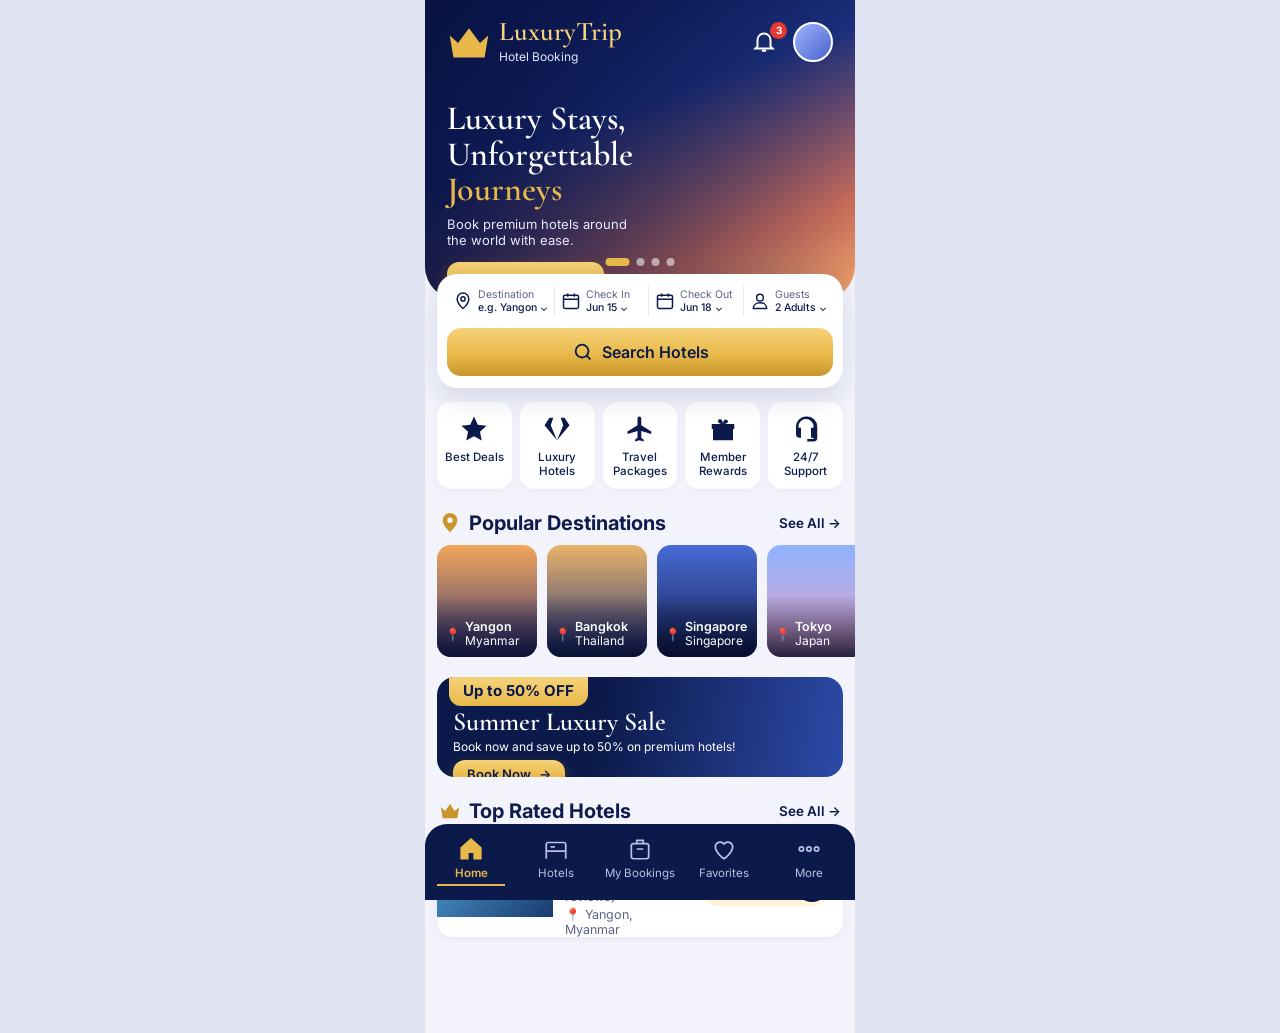
==== index.html @ 9f44d21b "Create index.html" ====
<!DOCTYPE html>
<html lang="en">
<head>
<meta charset="UTF-8">
<meta name="viewport" content="width=device-width, initial-scale=1, viewport-fit=cover">
<title>LuxuryTrip – Hotel Booking</title>
<link href="https://fonts.googleapis.com/css2?family=Cormorant+Garamond:wght@500;600;700&family=Inter:wght@400;500;600;700&display=swap" rel="stylesheet">
<style>
:root{
  --navy:#0b1a4a; --navy-2:#13296b; --gold:#e8b94a; --gold-2:#f6d27a; --gold-3:#c9962b;
  --bg:#f3f4fb; --card:#fff; --text:#0f1b4d; --muted:#5b6485;
  /* ====== Replace these with your own image paths ====== */
  --img-hero:none; --img-yangon:none; --img-bangkok:none; --img-singapore:none; --img-tokyo:none; --img-sale:none; --img-hotel:none;
}
*{box-sizing:border-box;margin:0;padding:0}
body{font-family:'Inter',system-ui,sans-serif;background:#dfe2f0;color:var(--text);display:flex;justify-content:center}
.app{width:100%;max-width:430px;min-height:100vh;background:var(--bg);position:relative;padding-bottom:96px;overflow:hidden}
button{font:inherit;border:0;cursor:pointer;background:none;color:inherit}
.serif{font-family:'Cormorant Garamond',Georgia,serif}

/* HERO */
.hero{position:relative;height:300px;padding:calc(env(safe-area-inset-top,0px) + 18px) 22px 0;color:#fff;border-radius:0 0 34px 34px;
  background:var(--img-hero),linear-gradient(160deg,#0a1650 0%,#1b2f7c 40%,#c76b5a 78%,#f0a56a 100%);background-size:cover;background-position:right center}
.hero::before{content:"";position:absolute;inset:0;border-radius:inherit;background:linear-gradient(90deg,rgba(8,18,66,.85) 0%,rgba(8,18,66,.35) 60%,transparent 100%)}
.hero>*{position:relative}
.topbar{display:flex;align-items:center;justify-content:space-between}
.logo{display:flex;align-items:center;gap:8px}
.logo svg{width:44px;height:36px}
.logo b{display:block;font-family:'Cormorant Garamond',serif;font-size:27px;line-height:1;color:var(--gold-2);font-weight:600}
.logo small{font-size:12px;color:#dfe5ff}
.top-right{display:flex;align-items:center;gap:14px}
.bell{position:relative;width:28px;height:28px}
.bell svg{width:26px;height:26px}
.bell i{position:absolute;top:-6px;right:-8px;background:#e53935;color:#fff;font:700 10px/16px Inter;width:17px;height:17px;border-radius:50%;text-align:center}
.avatar{width:40px;height:40px;border-radius:50%;border:2px solid #fff;background:linear-gradient(135deg,#9db4ff,#4a63c9)}
.hero h1{font-family:'Cormorant Garamond',serif;font-weight:600;font-size:34px;line-height:1.05;margin-top:36px;max-width:210px}
.hero h1 span{color:var(--gold)}
.hero p{font-size:13px;margin-top:8px;max-width:190px;color:#e6eaff}
.btn-gold{display:inline-flex;align-items:center;gap:8px;margin-top:14px;padding:10px 18px;border-radius:12px;font-weight:600;font-size:14px;color:var(--navy);
  background:linear-gradient(180deg,var(--gold-2),var(--gold) 60%,var(--gold-3));box-shadow:0 6px 14px rgba(201,150,43,.35)}
.dots{position:absolute;left:50%;bottom:34px;transform:translateX(-50%);display:flex;gap:7px}
.dots i{width:8px;height:8px;border-radius:50%;background:rgba(255,255,255,.55)}
.dots i.on{background:var(--gold);width:24px;border-radius:6px}

/* SEARCH */
.search{position:relative;margin:-26px 12px 0;background:#fff;border-radius:20px;padding:12px 10px 12px;box-shadow:0 10px 28px rgba(20,35,100,.14)}
.fields{display:grid;grid-template-columns:1.15fr 1fr 1fr .95fr;align-items:center}
.f{display:flex;gap:5px;align-items:center;padding:2px 6px;border-right:1px solid #e6e8f2;min-width:0}
.f:last-child{border:0}
.f svg{width:20px;height:20px;flex:none;stroke:var(--navy);fill:none;stroke-width:1.8}
.f small{display:block;font-size:10.5px;color:var(--muted)}
.f b{display:block;font-size:10.5px;font-weight:500;white-space:nowrap}
.f b::after{content:" ⌄";font-size:10px}
.search .btn-search{width:100%;margin-top:12px;padding:13px;border-radius:14px;font-weight:600;font-size:16px;color:var(--navy);display:flex;gap:8px;justify-content:center;align-items:center;
  background:linear-gradient(180deg,var(--gold-2),var(--gold) 55%,var(--gold-3))}

/* QUICK */
.quick{display:grid;grid-template-columns:repeat(5,1fr);gap:8px;margin:14px 12px 0}
.q{background:#fff;border-radius:14px;padding:12px 2px 10px;text-align:center;font-size:11.5px;font-weight:500;line-height:1.25;box-shadow:0 2px 8px rgba(20,35,100,.05)}
.q svg{width:30px;height:30px;display:block;margin:0 auto 6px;fill:var(--navy)}

/* SECTIONS */
.sec{display:flex;align-items:center;justify-content:space-between;margin:22px 14px 10px}
.sec h2{display:flex;align-items:center;gap:8px;font-size:20px;font-weight:700}
.sec h2 svg{width:22px;height:22px;fill:var(--gold-3)}
.sec a{font-size:13.5px;font-weight:600;color:var(--navy);text-decoration:none}
.dest{display:flex;gap:10px;padding:0 12px;overflow-x:auto;scrollbar-width:none}
.dest::-webkit-scrollbar{display:none}
.d{flex:none;width:100px;height:112px;border-radius:14px;position:relative;color:#fff;overflow:hidden;background-size:cover;background-position:center}
.d::after{content:"";position:absolute;inset:0;background:linear-gradient(transparent 45%,rgba(5,10,40,.85))}
.d div{position:absolute;left:8px;bottom:8px;z-index:1;font-size:12.5px;font-weight:600;line-height:1.2;display:flex;gap:4px;align-items:center}
.d small{display:block;font-weight:400;font-size:12px}
.d:nth-child(1){background-image:var(--img-yangon),linear-gradient(180deg,#f2a65a,#3b3a7a)}
.d:nth-child(2){background-image:var(--img-bangkok),linear-gradient(180deg,#e9b36a,#24357a)}
.d:nth-child(3){background-image:var(--img-singapore),linear-gradient(180deg,#4a6bd6,#14214f)}
.d:nth-child(4){background-image:var(--img-tokyo),linear-gradient(180deg,#8fb2ff,#e7a3c4)}

/* SALE */
.sale{position:relative;margin:20px 12px 0;height:100px;border-radius:18px;color:#fff;padding:26px 16px 0;overflow:hidden;
  background:var(--img-sale),linear-gradient(100deg,#0b1a4a 40%,#2d4aa8 100%);background-size:cover}
.sale .tag{position:absolute;left:12px;top:0;background:linear-gradient(180deg,var(--gold-2),var(--gold));color:var(--navy);font-weight:700;font-size:15px;padding:4px 14px 6px;border-radius:0 0 12px 12px}
.sale h3{font-family:'Cormorant Garamond',serif;font-size:26px;font-weight:600;margin-top:6px;line-height:1}
.sale p{font-size:12px;margin-top:4px}
.sale .btn-gold{margin-top:6px;padding:6px 14px;font-size:13px}

/* HOTEL */
.hotel{display:flex;gap:12px;margin:0 12px;background:#fff;border-radius:16px;padding:0 10px 0 0;align-items:center;overflow:hidden;box-shadow:0 2px 10px rgba(20,35,100,.06)}
.hotel .pic{width:116px;height:64px;flex:none;background:var(--img-hotel),linear-gradient(135deg,#4d9ed1,#1a3a6e);background-size:cover}
.hotel .info{flex:1;min-width:0}
.hotel h4{font-size:15px;font-weight:600}
.hotel .r,.hotel .l{font-size:12.5px;color:var(--muted);margin-top:3px}
.hotel .r b{color:var(--text);font-weight:500}
.hotel .r em{color:var(--gold-3);font-style:normal}
.price{display:flex;align-items:center;gap:8px;background:#fff4d9;border-radius:30px;padding:4px 4px 4px 12px;font-size:12px;color:var(--muted)}
.price b{font-size:17px;color:var(--text)}
.price i{width:34px;height:34px;border-radius:50%;background:var(--navy);color:#fff;display:grid;place-items:center;font-style:normal}

/* NAV */
.nav{position:fixed;bottom:0;left:50%;transform:translateX(-50%);width:100%;max-width:430px;background:var(--navy);border-radius:22px 22px 0 0;display:grid;grid-template-columns:repeat(5,1fr);padding:12px 4px calc(env(safe-area-inset-bottom,0px) + 14px)}
.nav a{display:flex;flex-direction:column;align-items:center;gap:4px;font-size:11.5px;color:#b8c0e6;text-decoration:none;padding-bottom:4px}
.nav a svg{width:26px;height:26px;fill:none;stroke:currentColor;stroke-width:1.6}
.nav a.on{color:var(--gold);border-bottom:2px solid var(--gold);margin:0 8px;font-weight:600}
.nav a.on svg{fill:var(--gold)}
@media (prefers-reduced-motion:no-preference){button,.q,.d{transition:transform .15s}button:active,.q:active,.d:active{transform:scale(.97)}}
</style>
</head>
<body>
<div class="app">

  <!-- HERO -->
  <header class="hero">
    <div class="topbar">
      <div class="logo">
        <svg viewBox="0 0 48 38" fill="#e8b94a"><path d="M3 12l9 8 12-16 12 16 9-8-4 24H7z"/></svg>
        <div><b>LuxuryTrip</b><small>Hotel Booking</small></div>
      </div>
      <div class="top-right">
        <div class="bell">
          <svg viewBox="0 0 24 24" fill="none" stroke="#fff" stroke-width="1.8"><path d="M6 17V11a6 6 0 1112 0v6l2 2H4zM10 21h4"/></svg>
          <i>3</i>
        </div>
        <div class="avatar"></div>
      </div>
    </div>
    <h1>Luxury Stays, Unforgettable <span>Journeys</span></h1>
    <p>Book premium hotels around the world with ease.</p>
    <button class="btn-gold">Explore Hotels <span>→</span></button>
    <div class="dots"><i class="on"></i><i></i><i></i><i></i></div>
  </header>

  <!-- SEARCH -->
  <section class="search">
    <div class="fields">
      <div class="f"><svg viewBox="0 0 24 24"><path d="M12 21s7-6.2 7-11.5A7 7 0 005 9.5C5 14.8 12 21 12 21z"/><circle cx="12" cy="9.5" r="2.5"/></svg><div><small>Destination</small><b>e.g. Yangon</b></div></div>
      <div class="f"><svg viewBox="0 0 24 24"><rect x="3" y="5" width="18" height="16" rx="2"/><path d="M3 10h18M8 3v4M16 3v4"/></svg><div><small>Check In</small><b>Jun 15</b></div></div>
      <div class="f"><svg viewBox="0 0 24 24"><rect x="3" y="5" width="18" height="16" rx="2"/><path d="M3 10h18M8 3v4M16 3v4"/></svg><div><small>Check Out</small><b>Jun 18</b></div></div>
      <div class="f"><svg viewBox="0 0 24 24"><circle cx="12" cy="8" r="4"/><path d="M4 21c0-4.4 3.6-7 8-7s8 2.6 8 7z"/></svg><div><small>Guests</small><b>2 Adults</b></div></div>
    </div>
    <button class="btn-search"><svg width="22" height="22" viewBox="0 0 24 24" fill="none" stroke="#0b1a4a" stroke-width="2"><circle cx="11" cy="11" r="7"/><path d="M20 20l-4-4"/></svg>Search Hotels</button>
  </section>

  <!-- QUICK LINKS -->
  <nav class="quick">
    <div class="q"><svg viewBox="0 0 24 24"><path d="M12 2l3 6.5 7 .9-5.2 4.8 1.4 7L12 17.8 5.8 21.2l1.4-7L2 9.4l7-.9z"/></svg>Best Deals</div>
    <div class="q"><svg viewBox="0 0 24 24"><path d="M6 3h12l4 6-10 12L2 9zM2 9h20M9 3l-2 6 5 12 5-12-2-6"  fill-rule="evenodd"/></svg>Luxury Hotels</div>
    <div class="q"><svg viewBox="0 0 24 24"><path d="M21 16v-2l-8-5V3.5a1.5 1.5 0 00-3 0V9l-8 5v2l8-2.5V19l-2 1.5V22l3.5-1 3.5 1v-1.5L13 19v-5.5z"/></svg>Travel Packages</div>
    <div class="q"><svg viewBox="0 0 24 24"><path d="M3 8h18v4H3zM4 12h16v9H4zM12 8v13M12 8C9 8 7 6 8.5 4.5S12 5 12 8c0-3 2-4.5 3.5-3S15 8 12 8z" fill-rule="evenodd"/></svg>Member Rewards</div>
    <div class="q"><svg viewBox="0 0 24 24"><path d="M12 2a8 8 0 00-8 8v6a3 3 0 003 3h1v-8H6v-1a6 6 0 1112 0v1h-2v8h2v1h-5v2h5a3 3 0 003-3V10a8 8 0 00-8-8z"/></svg>24/7 Support</div>
  </nav>

  <!-- POPULAR DESTINATIONS -->
  <div class="sec"><h2><svg viewBox="0 0 24 24"><path d="M12 22s8-7 8-13a8 8 0 00-16 0c0 6 8 13 8 13zm0-10a3 3 0 110-6 3 3 0 010 6z"/></svg>Popular Destinations</h2><a href="#">See All →</a></div>
  <div class="dest">
    <div class="d"><div>📍<span>Yangon<small>Myanmar</small></span></div></div>
    <div class="d"><div>📍<span>Bangkok<small>Thailand</small></span></div></div>
    <div class="d"><div>📍<span>Singapore<small>Singapore</small></span></div></div>
    <div class="d"><div>📍<span>Tokyo<small>Japan</small></span></div></div>
  </div>

  <!-- SALE -->
  <section class="sale">
    <span class="tag">Up to 50% OFF</span>
    <h3>Summer Luxury Sale</h3>
    <p>Book now and save up to 50% on premium hotels!</p>
    <button class="btn-gold">Book Now <span>→</span></button>
  </section>

  <!-- TOP RATED -->
  <div class="sec"><h2><svg viewBox="0 0 24 24"><path d="M2 8l5 4 5-8 5 8 5-4-2 12H4z"/></svg>Top Rated Hotels</h2><a href="#">See All →</a></div>
  <article class="hotel">
    <div class="pic"></div>
    <div class="info">
      <h4>Sule Shangri-La Yangon</h4>
      <div class="r"><em>★</em> <b>4.8</b> (12K reviews)</div>
      <div class="l">📍 Yangon, Myanmar</div>
    </div>
    <div class="price"><span><b>$120</b> / night</span><i>→</i></div>
  </article>

  <!-- BOTTOM NAV -->
  <nav class="nav">
    <a href="#" class="on"><svg viewBox="0 0 24 24"><path d="M3 11l9-8 9 8v10h-6v-6H9v6H3z"/></svg>Home</a>
    <a href="#"><svg viewBox="0 0 24 24"><path d="M3 18V8a2 2 0 012-2h14a2 2 0 012 2v10M3 14h18M3 21v-3M21 21v-3M7 10h4"/></svg>Hotels</a>
    <a href="#"><svg viewBox="0 0 24 24"><rect x="4" y="7" width="16" height="14" rx="2"/><path d="M9 7V4h6v3M9 12h6"/></svg>My Bookings</a>
    <a href="#"><svg viewBox="0 0 24 24"><path d="M12 21s-8-5.5-8-11a4.5 4.5 0 018-2.7A4.5 4.5 0 0120 10c0 5.500-8 11-8 11z"/></svg>Favorites</a>
    <a href="#"><svg viewBox="0 0 24 24" fill="currentColor" stroke="none"><circle cx="5" cy="12" r="2"/><circle cx="12" cy="12" r="2"/><circle cx="19" cy="12" r="2"/></svg>More</a>
  </nav>
</div>
</body>
</html>
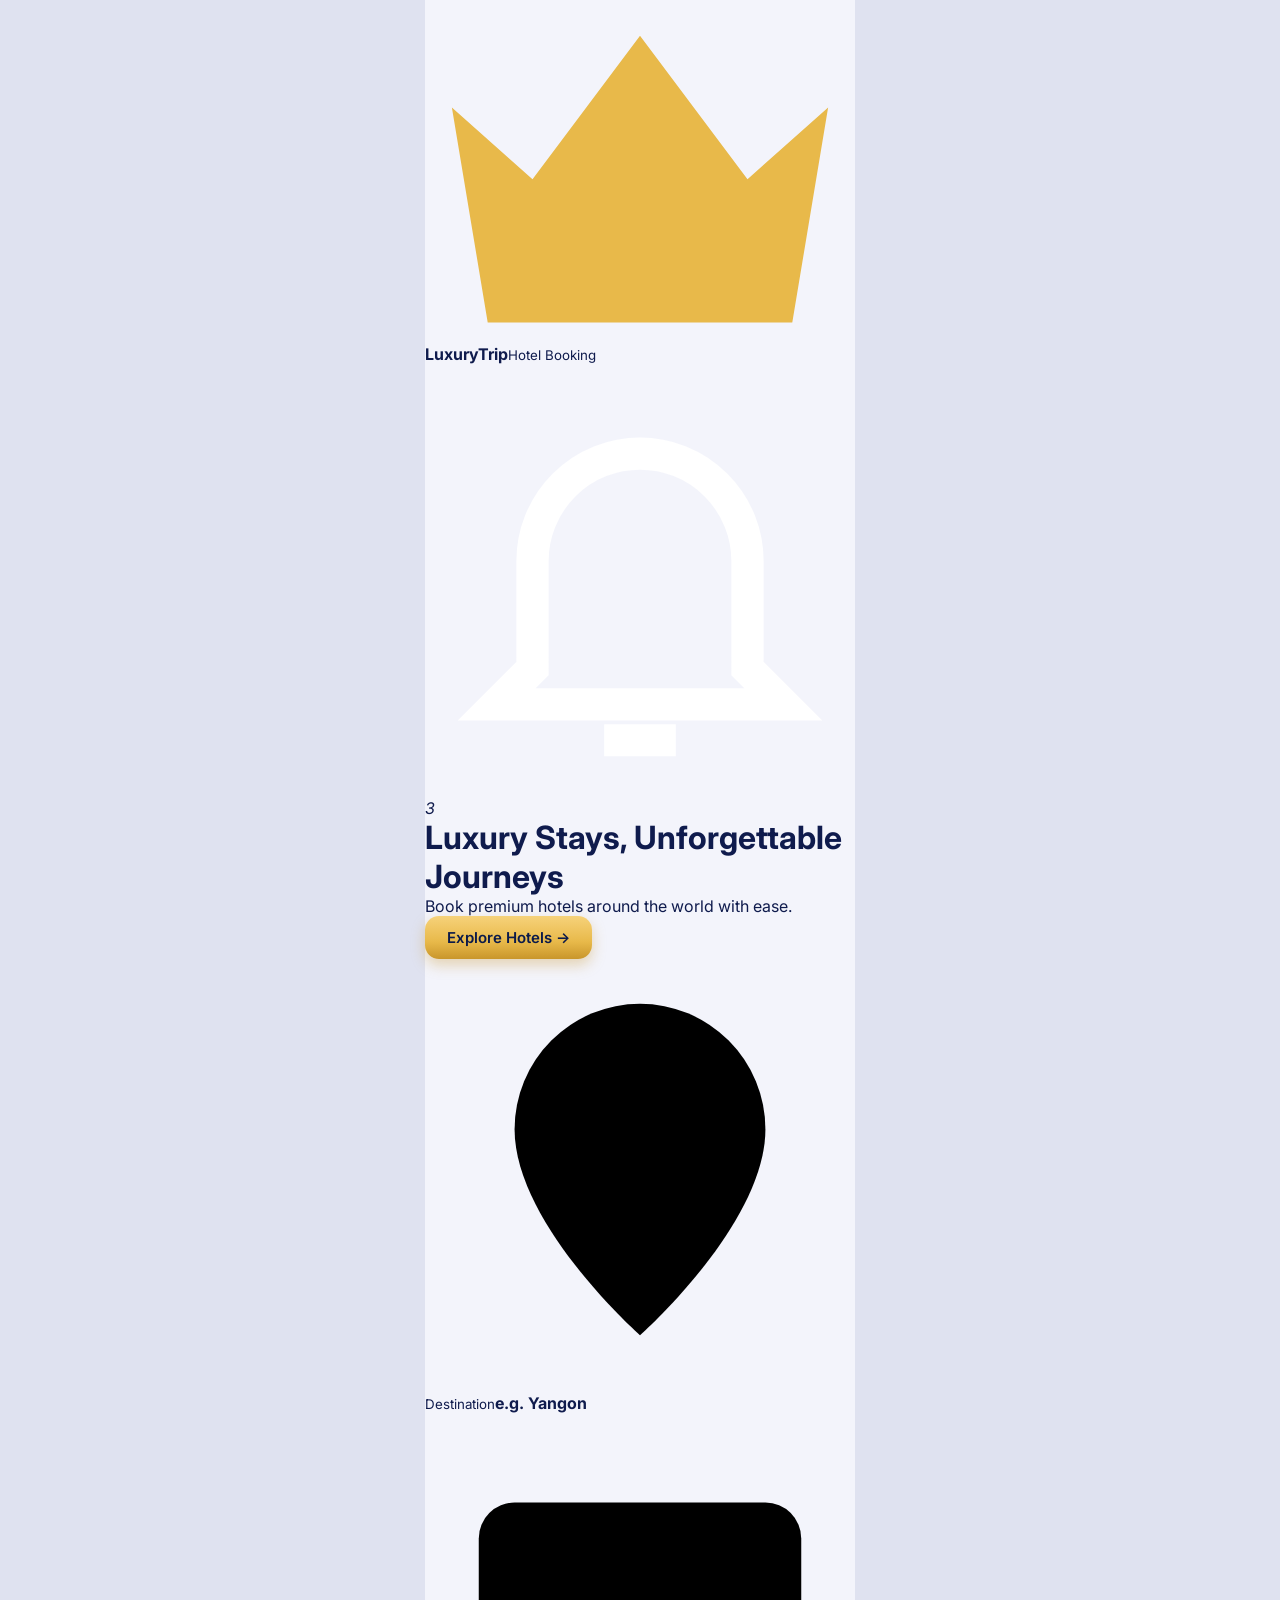
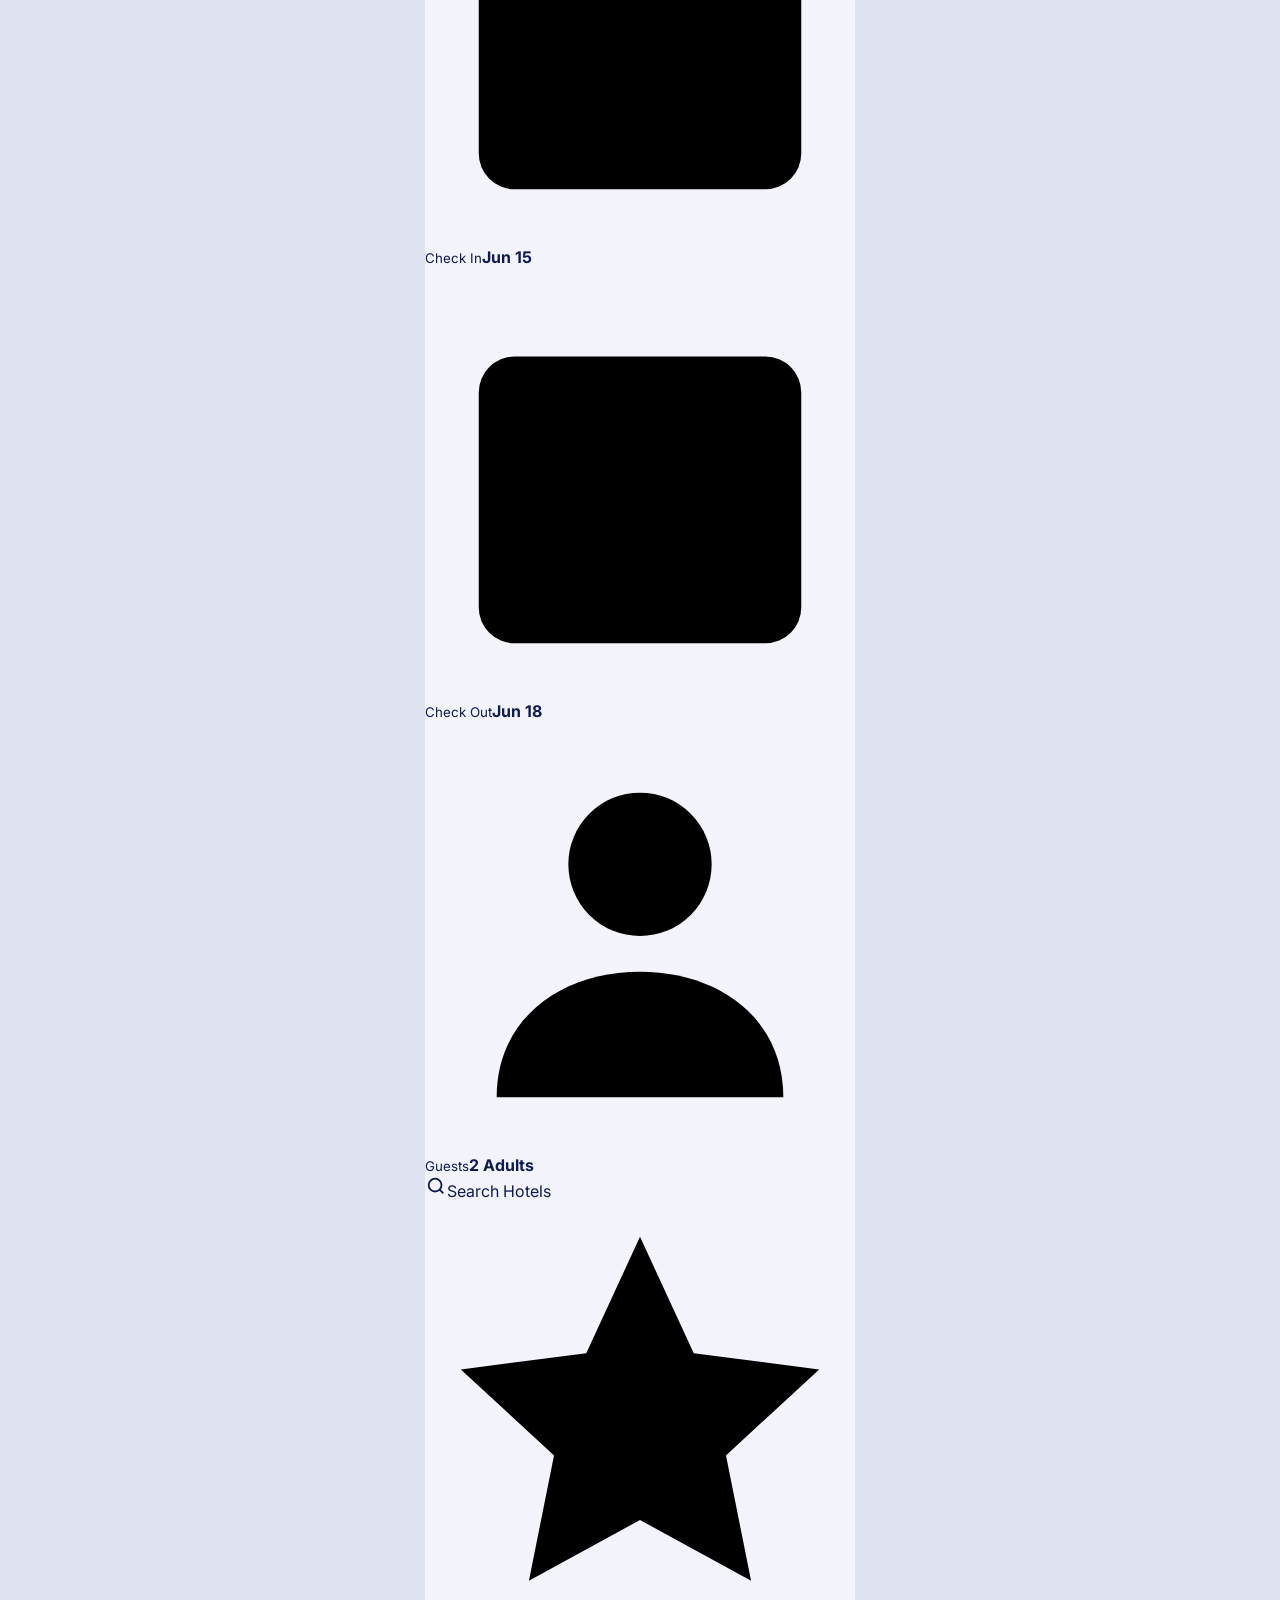
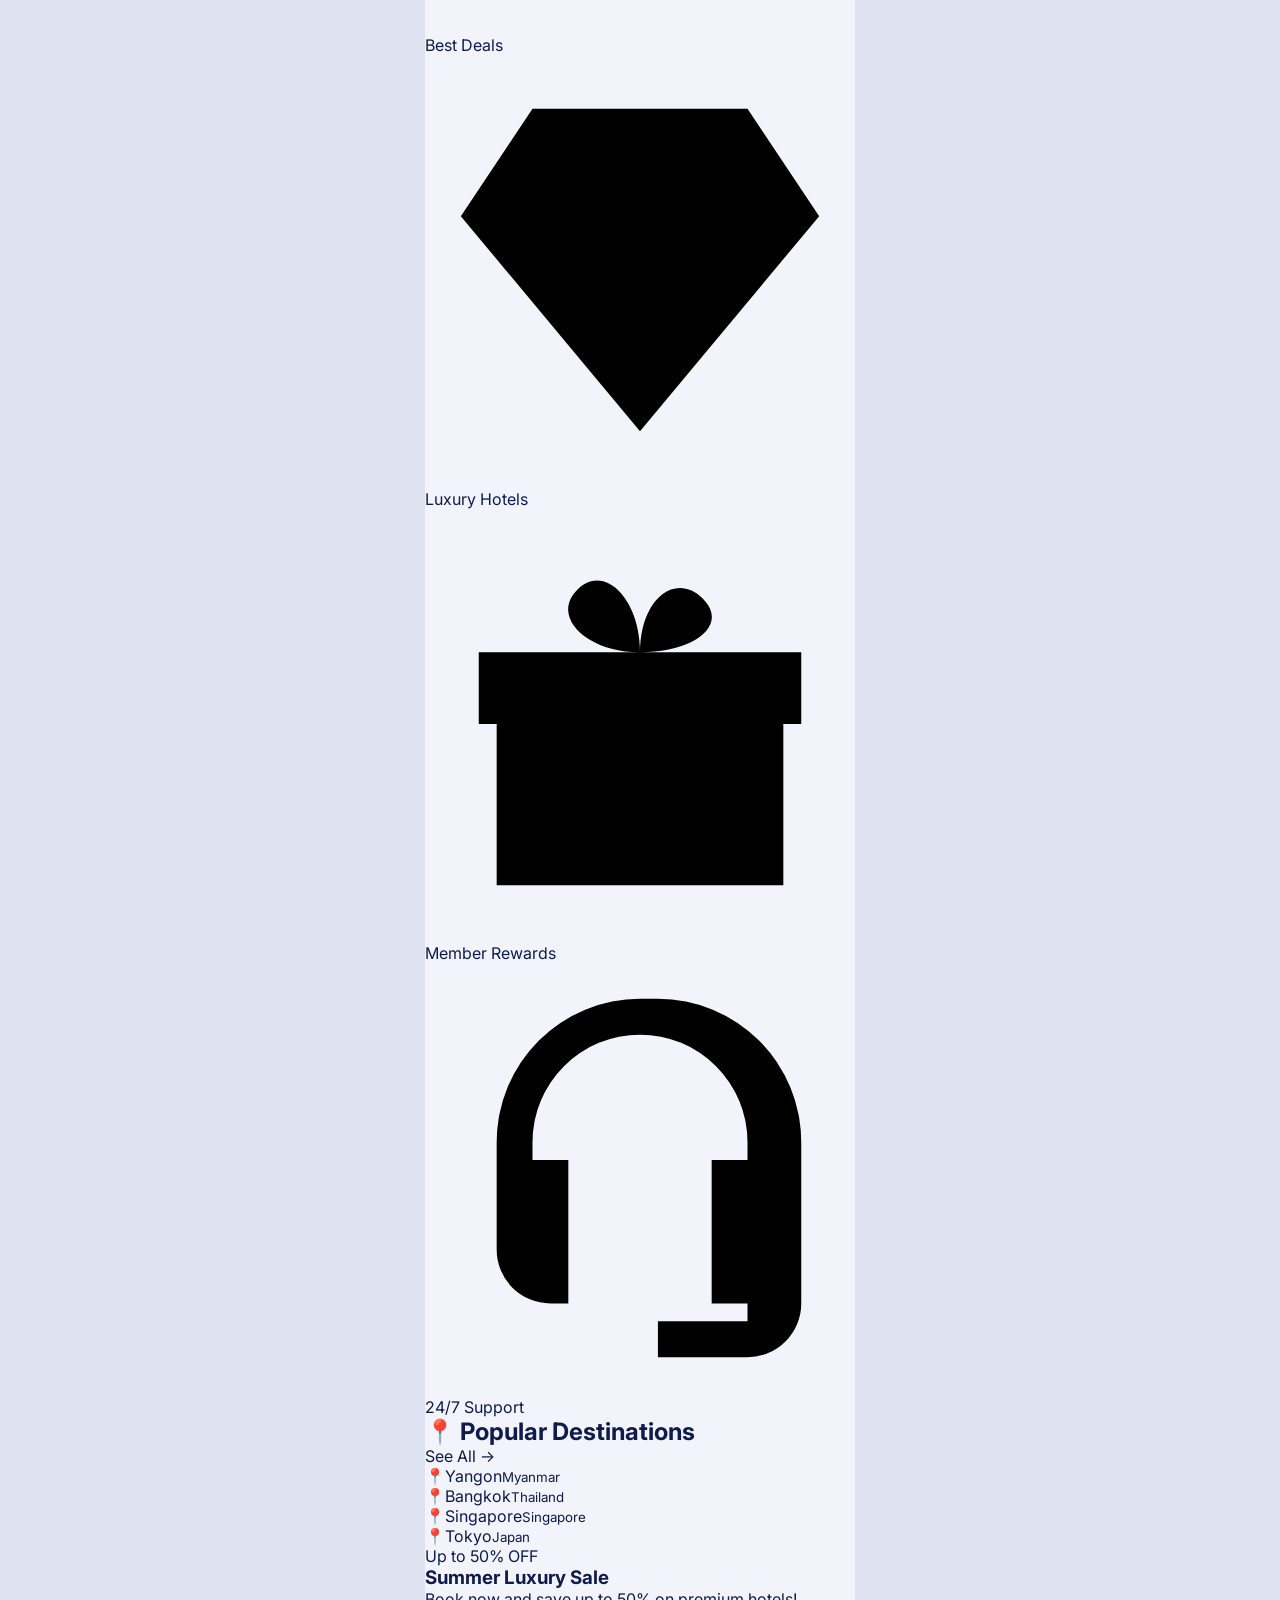
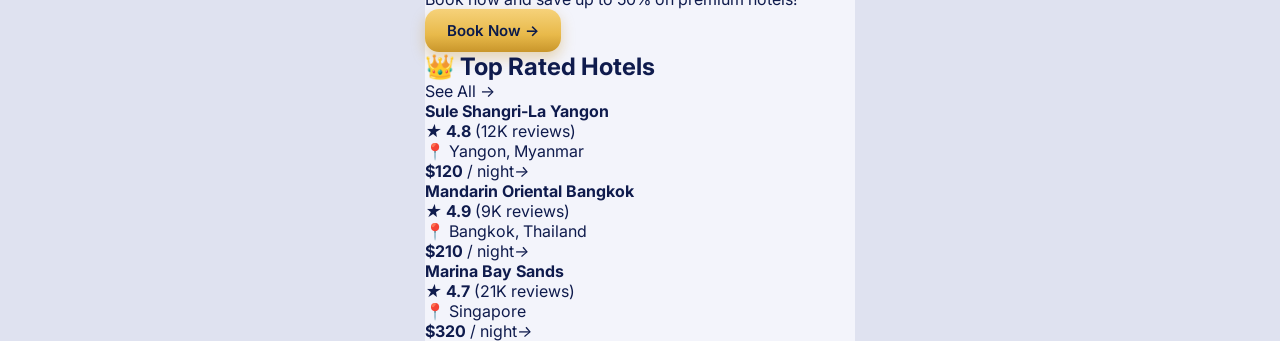
==== commit 490ec519: "Update index.html" ====
--- a/index.html
+++ b/index.html
@@ -5,109 +5,13 @@
 <meta name="viewport" content="width=device-width, initial-scale=1, viewport-fit=cover">
 <title>LuxuryTrip – Hotel Booking</title>
 <link href="https://fonts.googleapis.com/css2?family=Cormorant+Garamond:wght@500;600;700&family=Inter:wght@400;500;600;700&display=swap" rel="stylesheet">
-<style>
-:root{
-  --navy:#0b1a4a; --navy-2:#13296b; --gold:#e8b94a; --gold-2:#f6d27a; --gold-3:#c9962b;
-  --bg:#f3f4fb; --card:#fff; --text:#0f1b4d; --muted:#5b6485;
-  /* ====== Replace these with your own image paths ====== */
-  --img-hero:none; --img-yangon:none; --img-bangkok:none; --img-singapore:none; --img-tokyo:none; --img-sale:none; --img-hotel:none;
-}
-*{box-sizing:border-box;margin:0;padding:0}
-body{font-family:'Inter',system-ui,sans-serif;background:#dfe2f0;color:var(--text);display:flex;justify-content:center}
-.app{width:100%;max-width:430px;min-height:100vh;background:var(--bg);position:relative;padding-bottom:96px;overflow:hidden}
-button{font:inherit;border:0;cursor:pointer;background:none;color:inherit}
-.serif{font-family:'Cormorant Garamond',Georgia,serif}
+<link rel="stylesheet" href="css/base.css">
+<link rel="stylesheet" href="css/nav.css">
+<link rel="stylesheet" href="css/home.css">
+</head>
+<body data-page="home">
+<div class="app page">
 
-/* HERO */
-.hero{position:relative;height:300px;padding:calc(env(safe-area-inset-top,0px) + 18px) 22px 0;color:#fff;border-radius:0 0 34px 34px;
-  background:var(--img-hero),linear-gradient(160deg,#0a1650 0%,#1b2f7c 40%,#c76b5a 78%,#f0a56a 100%);background-size:cover;background-position:right center}
-.hero::before{content:"";position:absolute;inset:0;border-radius:inherit;background:linear-gradient(90deg,rgba(8,18,66,.85) 0%,rgba(8,18,66,.35) 60%,transparent 100%)}
-.hero>*{position:relative}
-.topbar{display:flex;align-items:center;justify-content:space-between}
-.logo{display:flex;align-items:center;gap:8px}
-.logo svg{width:44px;height:36px}
-.logo b{display:block;font-family:'Cormorant Garamond',serif;font-size:27px;line-height:1;color:var(--gold-2);font-weight:600}
-.logo small{font-size:12px;color:#dfe5ff}
-.top-right{display:flex;align-items:center;gap:14px}
-.bell{position:relative;width:28px;height:28px}
-.bell svg{width:26px;height:26px}
-.bell i{position:absolute;top:-6px;right:-8px;background:#e53935;color:#fff;font:700 10px/16px Inter;width:17px;height:17px;border-radius:50%;text-align:center}
-.avatar{width:40px;height:40px;border-radius:50%;border:2px solid #fff;background:linear-gradient(135deg,#9db4ff,#4a63c9)}
-.hero h1{font-family:'Cormorant Garamond',serif;font-weight:600;font-size:34px;line-height:1.05;margin-top:36px;max-width:210px}
-.hero h1 span{color:var(--gold)}
-.hero p{font-size:13px;margin-top:8px;max-width:190px;color:#e6eaff}
-.btn-gold{display:inline-flex;align-items:center;gap:8px;margin-top:14px;padding:10px 18px;border-radius:12px;font-weight:600;font-size:14px;color:var(--navy);
-  background:linear-gradient(180deg,var(--gold-2),var(--gold) 60%,var(--gold-3));box-shadow:0 6px 14px rgba(201,150,43,.35)}
-.dots{position:absolute;left:50%;bottom:34px;transform:translateX(-50%);display:flex;gap:7px}
-.dots i{width:8px;height:8px;border-radius:50%;background:rgba(255,255,255,.55)}
-.dots i.on{background:var(--gold);width:24px;border-radius:6px}
-
-/* SEARCH */
-.search{position:relative;margin:-26px 12px 0;background:#fff;border-radius:20px;padding:12px 10px 12px;box-shadow:0 10px 28px rgba(20,35,100,.14)}
-.fields{display:grid;grid-template-columns:1.15fr 1fr 1fr .95fr;align-items:center}
-.f{display:flex;gap:5px;align-items:center;padding:2px 6px;border-right:1px solid #e6e8f2;min-width:0}
-.f:last-child{border:0}
-.f svg{width:20px;height:20px;flex:none;stroke:var(--navy);fill:none;stroke-width:1.8}
-.f small{display:block;font-size:10.5px;color:var(--muted)}
-.f b{display:block;font-size:10.5px;font-weight:500;white-space:nowrap}
-.f b::after{content:" ⌄";font-size:10px}
-.search .btn-search{width:100%;margin-top:12px;padding:13px;border-radius:14px;font-weight:600;font-size:16px;color:var(--navy);display:flex;gap:8px;justify-content:center;align-items:center;
-  background:linear-gradient(180deg,var(--gold-2),var(--gold) 55%,var(--gold-3))}
-
-/* QUICK */
-.quick{display:grid;grid-template-columns:repeat(5,1fr);gap:8px;margin:14px 12px 0}
-.q{background:#fff;border-radius:14px;padding:12px 2px 10px;text-align:center;font-size:11.5px;font-weight:500;line-height:1.25;box-shadow:0 2px 8px rgba(20,35,100,.05)}
-.q svg{width:30px;height:30px;display:block;margin:0 auto 6px;fill:var(--navy)}
-
-/* SECTIONS */
-.sec{display:flex;align-items:center;justify-content:space-between;margin:22px 14px 10px}
-.sec h2{display:flex;align-items:center;gap:8px;font-size:20px;font-weight:700}
-.sec h2 svg{width:22px;height:22px;fill:var(--gold-3)}
-.sec a{font-size:13.5px;font-weight:600;color:var(--navy);text-decoration:none}
-.dest{display:flex;gap:10px;padding:0 12px;overflow-x:auto;scrollbar-width:none}
-.dest::-webkit-scrollbar{display:none}
-.d{flex:none;width:100px;height:112px;border-radius:14px;position:relative;color:#fff;overflow:hidden;background-size:cover;background-position:center}
-.d::after{content:"";position:absolute;inset:0;background:linear-gradient(transparent 45%,rgba(5,10,40,.85))}
-.d div{position:absolute;left:8px;bottom:8px;z-index:1;font-size:12.5px;font-weight:600;line-height:1.2;display:flex;gap:4px;align-items:center}
-.d small{display:block;font-weight:400;font-size:12px}
-.d:nth-child(1){background-image:var(--img-yangon),linear-gradient(180deg,#f2a65a,#3b3a7a)}
-.d:nth-child(2){background-image:var(--img-bangkok),linear-gradient(180deg,#e9b36a,#24357a)}
-.d:nth-child(3){background-image:var(--img-singapore),linear-gradient(180deg,#4a6bd6,#14214f)}
-.d:nth-child(4){background-image:var(--img-tokyo),linear-gradient(180deg,#8fb2ff,#e7a3c4)}
-
-/* SALE */
-.sale{position:relative;margin:20px 12px 0;height:100px;border-radius:18px;color:#fff;padding:26px 16px 0;overflow:hidden;
-  background:var(--img-sale),linear-gradient(100deg,#0b1a4a 40%,#2d4aa8 100%);background-size:cover}
-.sale .tag{position:absolute;left:12px;top:0;background:linear-gradient(180deg,var(--gold-2),var(--gold));color:var(--navy);font-weight:700;font-size:15px;padding:4px 14px 6px;border-radius:0 0 12px 12px}
-.sale h3{font-family:'Cormorant Garamond',serif;font-size:26px;font-weight:600;margin-top:6px;line-height:1}
-.sale p{font-size:12px;margin-top:4px}
-.sale .btn-gold{margin-top:6px;padding:6px 14px;font-size:13px}
-
-/* HOTEL */
-.hotel{display:flex;gap:12px;margin:0 12px;background:#fff;border-radius:16px;padding:0 10px 0 0;align-items:center;overflow:hidden;box-shadow:0 2px 10px rgba(20,35,100,.06)}
-.hotel .pic{width:116px;height:64px;flex:none;background:var(--img-hotel),linear-gradient(135deg,#4d9ed1,#1a3a6e);background-size:cover}
-.hotel .info{flex:1;min-width:0}
-.hotel h4{font-size:15px;font-weight:600}
-.hotel .r,.hotel .l{font-size:12.5px;color:var(--muted);margin-top:3px}
-.hotel .r b{color:var(--text);font-weight:500}
-.hotel .r em{color:var(--gold-3);font-style:normal}
-.price{display:flex;align-items:center;gap:8px;background:#fff4d9;border-radius:30px;padding:4px 4px 4px 12px;font-size:12px;color:var(--muted)}
-.price b{font-size:17px;color:var(--text)}
-.price i{width:34px;height:34px;border-radius:50%;background:var(--navy);color:#fff;display:grid;place-items:center;font-style:normal}
-
-/* NAV */
-.nav{position:fixed;bottom:0;left:50%;transform:translateX(-50%);width:100%;max-width:430px;background:var(--navy);border-radius:22px 22px 0 0;display:grid;grid-template-columns:repeat(5,1fr);padding:12px 4px calc(env(safe-area-inset-bottom,0px) + 14px)}
-.nav a{display:flex;flex-direction:column;align-items:center;gap:4px;font-size:11.5px;color:#b8c0e6;text-decoration:none;padding-bottom:4px}
-.nav a svg{width:26px;height:26px;fill:none;stroke:currentColor;stroke-width:1.6}
-.nav a.on{color:var(--gold);border-bottom:2px solid var(--gold);margin:0 8px;font-weight:600}
-.nav a.on svg{fill:var(--gold)}
-@media (prefers-reduced-motion:no-preference){button,.q,.d{transition:transform .15s}button:active,.q:active,.d:active{transform:scale(.97)}}
-</style>
-</head>
-<body>
-<div class="app">
-
-  <!-- HERO -->
   <header class="hero">
     <div class="topbar">
       <div class="logo">
@@ -115,20 +19,16 @@
         <div><b>LuxuryTrip</b><small>Hotel Booking</small></div>
       </div>
       <div class="top-right">
-        <div class="bell">
-          <svg viewBox="0 0 24 24" fill="none" stroke="#fff" stroke-width="1.8"><path d="M6 17V11a6 6 0 1112 0v6l2 2H4zM10 21h4"/></svg>
-          <i>3</i>
-        </div>
-        <div class="avatar"></div>
+        <div class="bell"><svg viewBox="0 0 24 24" fill="none" stroke="#fff" stroke-width="1.8"><path d="M6 17V11a6 6 0 1112 0v6l2 2H4zM10 21h4"/></svg><i>3</i></div>
+        <a href="account.html" class="avatar" aria-label="Account"></a>
       </div>
     </div>
     <h1>Luxury Stays, Unforgettable <span>Journeys</span></h1>
     <p>Book premium hotels around the world with ease.</p>
-    <button class="btn-gold">Explore Hotels <span>→</span></button>
+    <a href="#top-rated" class="btn-gold sm">Explore Hotels →</a>
     <div class="dots"><i class="on"></i><i></i><i></i><i></i></div>
   </header>
 
-  <!-- SEARCH -->
   <section class="search">
     <div class="fields">
       <div class="f"><svg viewBox="0 0 24 24"><path d="M12 21s7-6.2 7-11.5A7 7 0 005 9.5C5 14.8 12 21 12 21z"/><circle cx="12" cy="9.5" r="2.5"/></svg><div><small>Destination</small><b>e.g. Yangon</b></div></div>
@@ -136,55 +36,52 @@
       <div class="f"><svg viewBox="0 0 24 24"><rect x="3" y="5" width="18" height="16" rx="2"/><path d="M3 10h18M8 3v4M16 3v4"/></svg><div><small>Check Out</small><b>Jun 18</b></div></div>
       <div class="f"><svg viewBox="0 0 24 24"><circle cx="12" cy="8" r="4"/><path d="M4 21c0-4.4 3.6-7 8-7s8 2.6 8 7z"/></svg><div><small>Guests</small><b>2 Adults</b></div></div>
     </div>
-    <button class="btn-search"><svg width="22" height="22" viewBox="0 0 24 24" fill="none" stroke="#0b1a4a" stroke-width="2"><circle cx="11" cy="11" r="7"/><path d="M20 20l-4-4"/></svg>Search Hotels</button>
+    <a href="#top-rated" class="btn-search"><svg width="22" height="22" viewBox="0 0 24 24" fill="none" stroke="#0b1a4a" stroke-width="2"><circle cx="11" cy="11" r="7"/><path d="M20 20l-4-4"/></svg>Search Hotels</a>
   </section>
 
-  <!-- QUICK LINKS -->
-  <nav class="quick">
-    <div class="q"><svg viewBox="0 0 24 24"><path d="M12 2l3 6.5 7 .9-5.2 4.8 1.4 7L12 17.8 5.8 21.2l1.4-7L2 9.4l7-.9z"/></svg>Best Deals</div>
-    <div class="q"><svg viewBox="0 0 24 24"><path d="M6 3h12l4 6-10 12L2 9zM2 9h20M9 3l-2 6 5 12 5-12-2-6"  fill-rule="evenodd"/></svg>Luxury Hotels</div>
-    <div class="q"><svg viewBox="0 0 24 24"><path d="M21 16v-2l-8-5V3.5a1.5 1.5 0 00-3 0V9l-8 5v2l8-2.5V19l-2 1.5V22l3.5-1 3.5 1v-1.5L13 19v-5.5z"/></svg>Travel Packages</div>
-    <div class="q"><svg viewBox="0 0 24 24"><path d="M3 8h18v4H3zM4 12h16v9H4zM12 8v13M12 8C9 8 7 6 8.5 4.5S12 5 12 8c0-3 2-4.5 3.5-3S15 8 12 8z" fill-rule="evenodd"/></svg>Member Rewards</div>
-    <div class="q"><svg viewBox="0 0 24 24"><path d="M12 2a8 8 0 00-8 8v6a3 3 0 003 3h1v-8H6v-1a6 6 0 1112 0v1h-2v8h2v1h-5v2h5a3 3 0 003-3V10a8 8 0 00-8-8z"/></svg>24/7 Support</div>
-  </nav>
+  <!-- Travel Packages ကို ဖြတ်ပြီး ၄ခုပဲကျန် -->
+  <section class="quick">
+    <a class="q" href="#"><svg viewBox="0 0 24 24"><path d="M12 2l3 6.5 7 .9-5.2 4.8 1.4 7L12 17.8 5.8 21.2l1.4-7L2 9.4l7-.9z"/></svg>Best Deals</a>
+    <a class="q" href="#top-rated"><svg viewBox="0 0 24 24"><path d="M6 3h12l4 6-10 12L2 9zM2 9h20" fill-rule="evenodd"/></svg>Luxury Hotels</a>
+    <a class="q" href="account.html"><svg viewBox="0 0 24 24"><path d="M3 8h18v4H3zM4 12h16v9H4zM12 8v13M12 8C9 8 7 6 8.5 4.5S12 5 12 8c0-3 2-4.5 3.5-3S15 8 12 8z" fill-rule="evenodd"/></svg>Member Rewards</a>
+    <a class="q" href="account.html"><svg viewBox="0 0 24 24"><path d="M12 2a8 8 0 00-8 8v6a3 3 0 003 3h1v-8H6v-1a6 6 0 1112 0v1h-2v8h2v1h-5v2h5a3 3 0 003-3V10a8 8 0 00-8-8z"/></svg>24/7 Support</a>
+  </section>
 
-  <!-- POPULAR DESTINATIONS -->
-  <div class="sec"><h2><svg viewBox="0 0 24 24"><path d="M12 22s8-7 8-13a8 8 0 00-16 0c0 6 8 13 8 13zm0-10a3 3 0 110-6 3 3 0 010 6z"/></svg>Popular Destinations</h2><a href="#">See All →</a></div>
+  <div class="sec"><h2>📍 Popular Destinations</h2><a href="packages.html">See All →</a></div>
   <div class="dest">
-    <div class="d"><div>📍<span>Yangon<small>Myanmar</small></span></div></div>
-    <div class="d"><div>📍<span>Bangkok<small>Thailand</small></span></div></div>
-    <div class="d"><div>📍<span>Singapore<small>Singapore</small></span></div></div>
-    <div class="d"><div>📍<span>Tokyo<small>Japan</small></span></div></div>
+    <div class="d" style="--img:url(images/yangon.jpg);--g:linear-gradient(180deg,#f2a65a,#3b3a7a)"><div>📍<span>Yangon<small>Myanmar</small></span></div></div>
+    <div class="d" style="--img:url(images/bangkok.jpg);--g:linear-gradient(180deg,#e9b36a,#24357a)"><div>📍<span>Bangkok<small>Thailand</small></span></div></div>
+    <div class="d" style="--img:url(images/singapore.jpg);--g:linear-gradient(180deg,#4a6bd6,#14214f)"><div>📍<span>Singapore<small>Singapore</small></span></div></div>
+    <div class="d" style="--img:url(images/tokyo.jpg);--g:linear-gradient(180deg,#8fb2ff,#e7a3c4)"><div>📍<span>Tokyo<small>Japan</small></span></div></div>
   </div>
 
-  <!-- SALE -->
-  <section class="sale">
+  <section class="sale" style="--img:url(images/sale.jpg)">
     <span class="tag">Up to 50% OFF</span>
     <h3>Summer Luxury Sale</h3>
     <p>Book now and save up to 50% on premium hotels!</p>
-    <button class="btn-gold">Book Now <span>→</span></button>
+    <a href="hotel.html" class="btn-gold sm">Book Now →</a>
   </section>
 
-  <!-- TOP RATED -->
-  <div class="sec"><h2><svg viewBox="0 0 24 24"><path d="M2 8l5 4 5-8 5 8 5-4-2 12H4z"/></svg>Top Rated Hotels</h2><a href="#">See All →</a></div>
-  <article class="hotel">
-    <div class="pic"></div>
-    <div class="info">
-      <h4>Sule Shangri-La Yangon</h4>
-      <div class="r"><em>★</em> <b>4.8</b> (12K reviews)</div>
-      <div class="l">📍 Yangon, Myanmar</div>
-    </div>
+  <div class="sec" id="top-rated"><h2>👑 Top Rated Hotels</h2><a href="#">See All →</a></div>
+
+  <!-- Hotel ကိုနှိပ်ရင် hotel.html ပွင့်အောင် <a href> နဲ့ ပတ်ထားတယ် -->
+  <a class="hotel" href="hotel.html">
+    <div class="pic" style="--img:url(images/hotel-1.jpg)"></div>
+    <div class="info"><h4>Sule Shangri-La Yangon</h4><div class="r"><em>★</em> <b>4.8</b> (12K reviews)</div><div class="l">📍 Yangon, Myanmar</div></div>
     <div class="price"><span><b>$120</b> / night</span><i>→</i></div>
-  </article>
-
-  <!-- BOTTOM NAV -->
-  <nav class="nav">
-    <a href="#" class="on"><svg viewBox="0 0 24 24"><path d="M3 11l9-8 9 8v10h-6v-6H9v6H3z"/></svg>Home</a>
-    <a href="#"><svg viewBox="0 0 24 24"><path d="M3 18V8a2 2 0 012-2h14a2 2 0 012 2v10M3 14h18M3 21v-3M21 21v-3M7 10h4"/></svg>Hotels</a>
-    <a href="#"><svg viewBox="0 0 24 24"><rect x="4" y="7" width="16" height="14" rx="2"/><path d="M9 7V4h6v3M9 12h6"/></svg>My Bookings</a>
-    <a href="#"><svg viewBox="0 0 24 24"><path d="M12 21s-8-5.5-8-11a4.5 4.5 0 018-2.7A4.5 4.5 0 0120 10c0 5.500-8 11-8 11z"/></svg>Favorites</a>
-    <a href="#"><svg viewBox="0 0 24 24" fill="currentColor" stroke="none"><circle cx="5" cy="12" r="2"/><circle cx="12" cy="12" r="2"/><circle cx="19" cy="12" r="2"/></svg>More</a>
-  </nav>
+  </a>
+  <a class="hotel" href="hotel.html">
+    <div class="pic" style="--img:url(images/hotel-2.jpg);--g:linear-gradient(135deg,#d9a35a,#3a2a6a)"></div>
+    <div class="info"><h4>Mandarin Oriental Bangkok</h4><div class="r"><em>★</em> <b>4.9</b> (9K reviews)</div><div class="l">📍 Bangkok, Thailand</div></div>
+    <div class="price"><span><b>$210</b> / night</span><i>→</i></div>
+  </a>
+  <a class="hotel" href="hotel.html">
+    <div class="pic" style="--img:url(images/hotel-3.jpg);--g:linear-gradient(135deg,#4a6bd6,#14214f)"></div>
+    <div class="info"><h4>Marina Bay Sands</h4><div class="r"><em>★</em> <b>4.7</b> (21K reviews)</div><div class="l">📍 Singapore</div></div>
+    <div class="price"><span><b>$320</b> / night</span><i>→</i></div>
+  </a>
 </div>
+<script src="js/nav.js"></script>
+<script src="js/home.js"></script>
 </body>
 </html>
--- a/css/base.css
+++ b/css/base.css
@@ -0,0 +1,15 @@
+/* ===== base.css : စာမျက်နှာအားလုံးမှာ မျှသုံးမယ့် အရောင်/font/reset ===== */
+:root{
+  --navy:#0b1a4a; --navy-2:#13296b;
+  --gold:#e8b94a; --gold-2:#f6d27a; --gold-3:#c9962b;
+  --bg:#f3f4fb; --card:#fff; --text:#0f1b4d; --muted:#5b6485; --line:#e6e8f2;
+}
+*{box-sizing:border-box;margin:0;padding:0}
+body{font-family:'Inter',system-ui,sans-serif;background:#dfe2f0;color:var(--text);display:flex;justify-content:center}
+button{font:inherit;border:0;cursor:pointer;background:none;color:inherit}
+a{color:inherit;text-decoration:none}
+.app{width:100%;max-width:430px;min-height:100vh;background:var(--bg);position:relative}
+.serif{font-family:'Cormorant Garamond',Georgia,serif}
+.btn-gold{display:inline-flex;align-items:center;justify-content:center;gap:8px;padding:12px 22px;border-radius:14px;font-weight:600;font-size:15px;color:var(--navy);
+  background:linear-gradient(180deg,var(--gold-2),var(--gold) 60%,var(--gold-3));box-shadow:0 6px 14px rgba(201,150,43,.35)}
+@media (prefers-reduced-motion:no-preference){button:active{transform:scale(.97)}}
